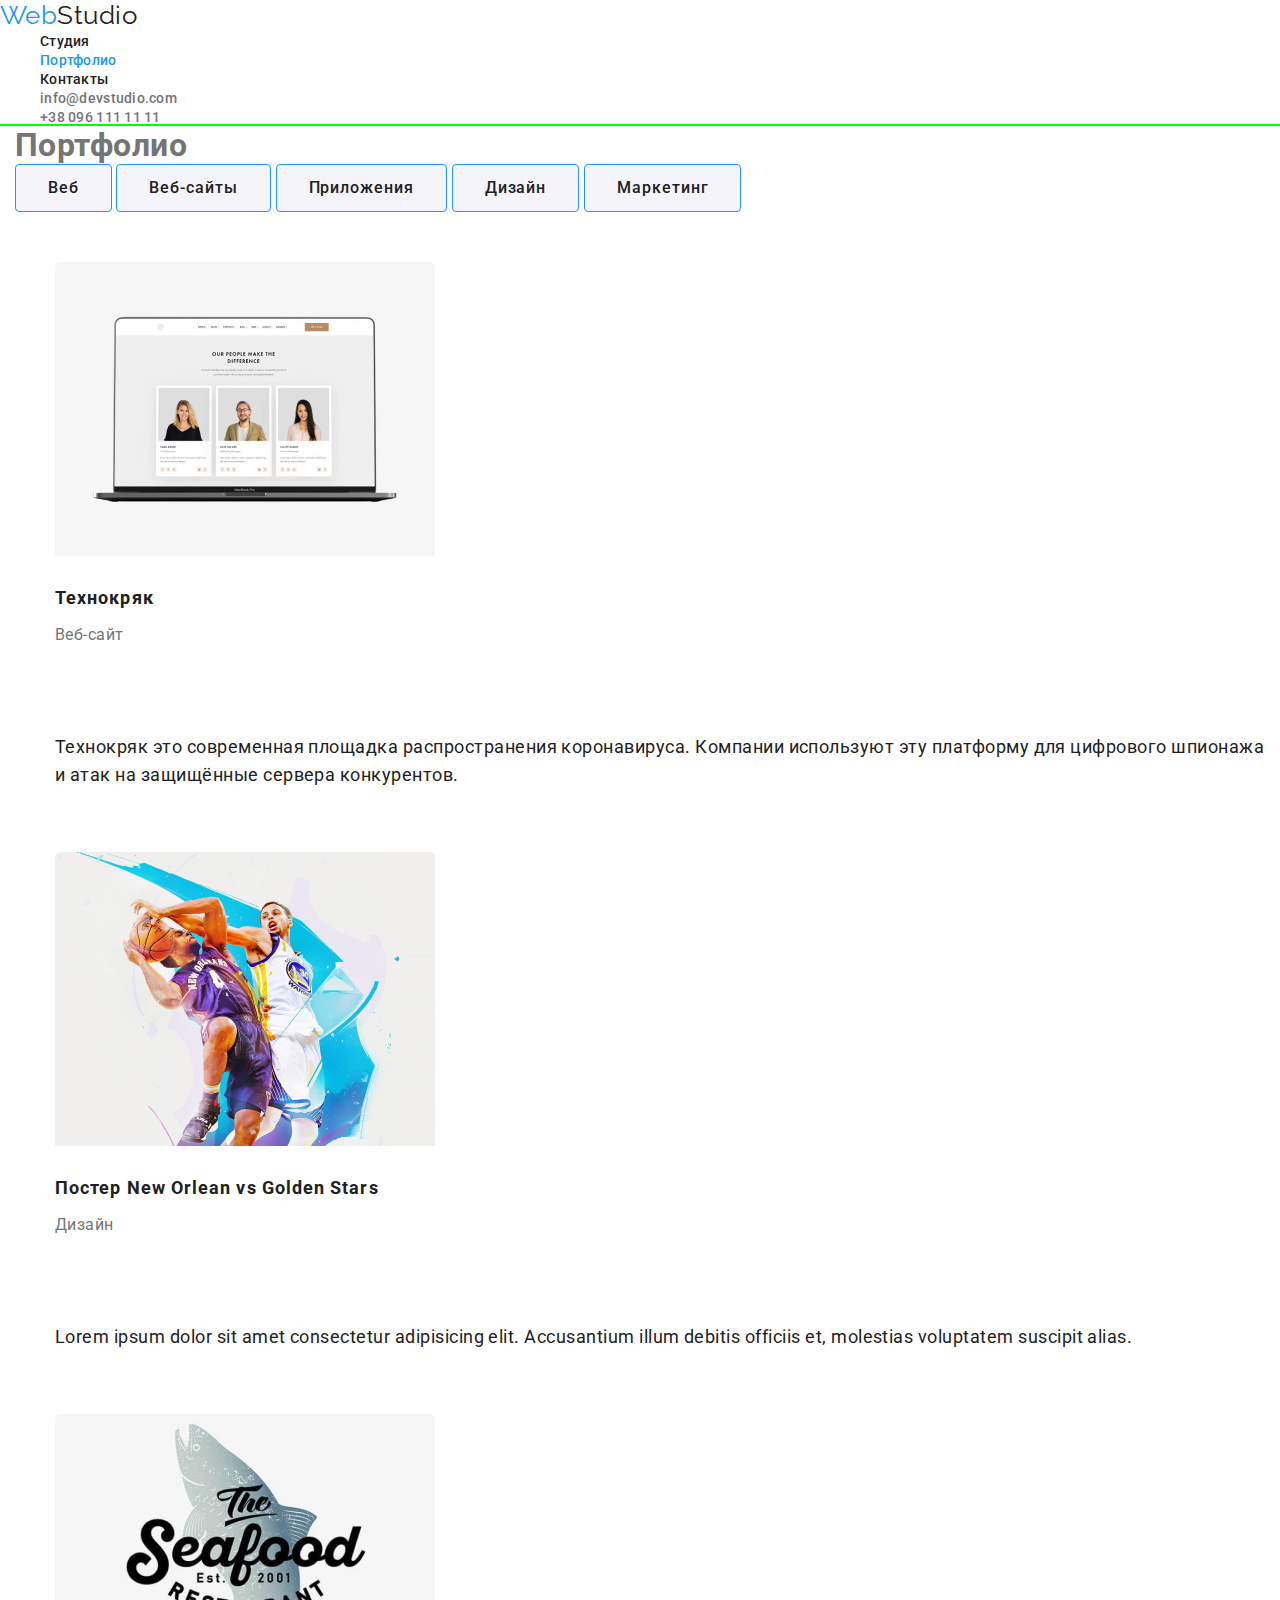
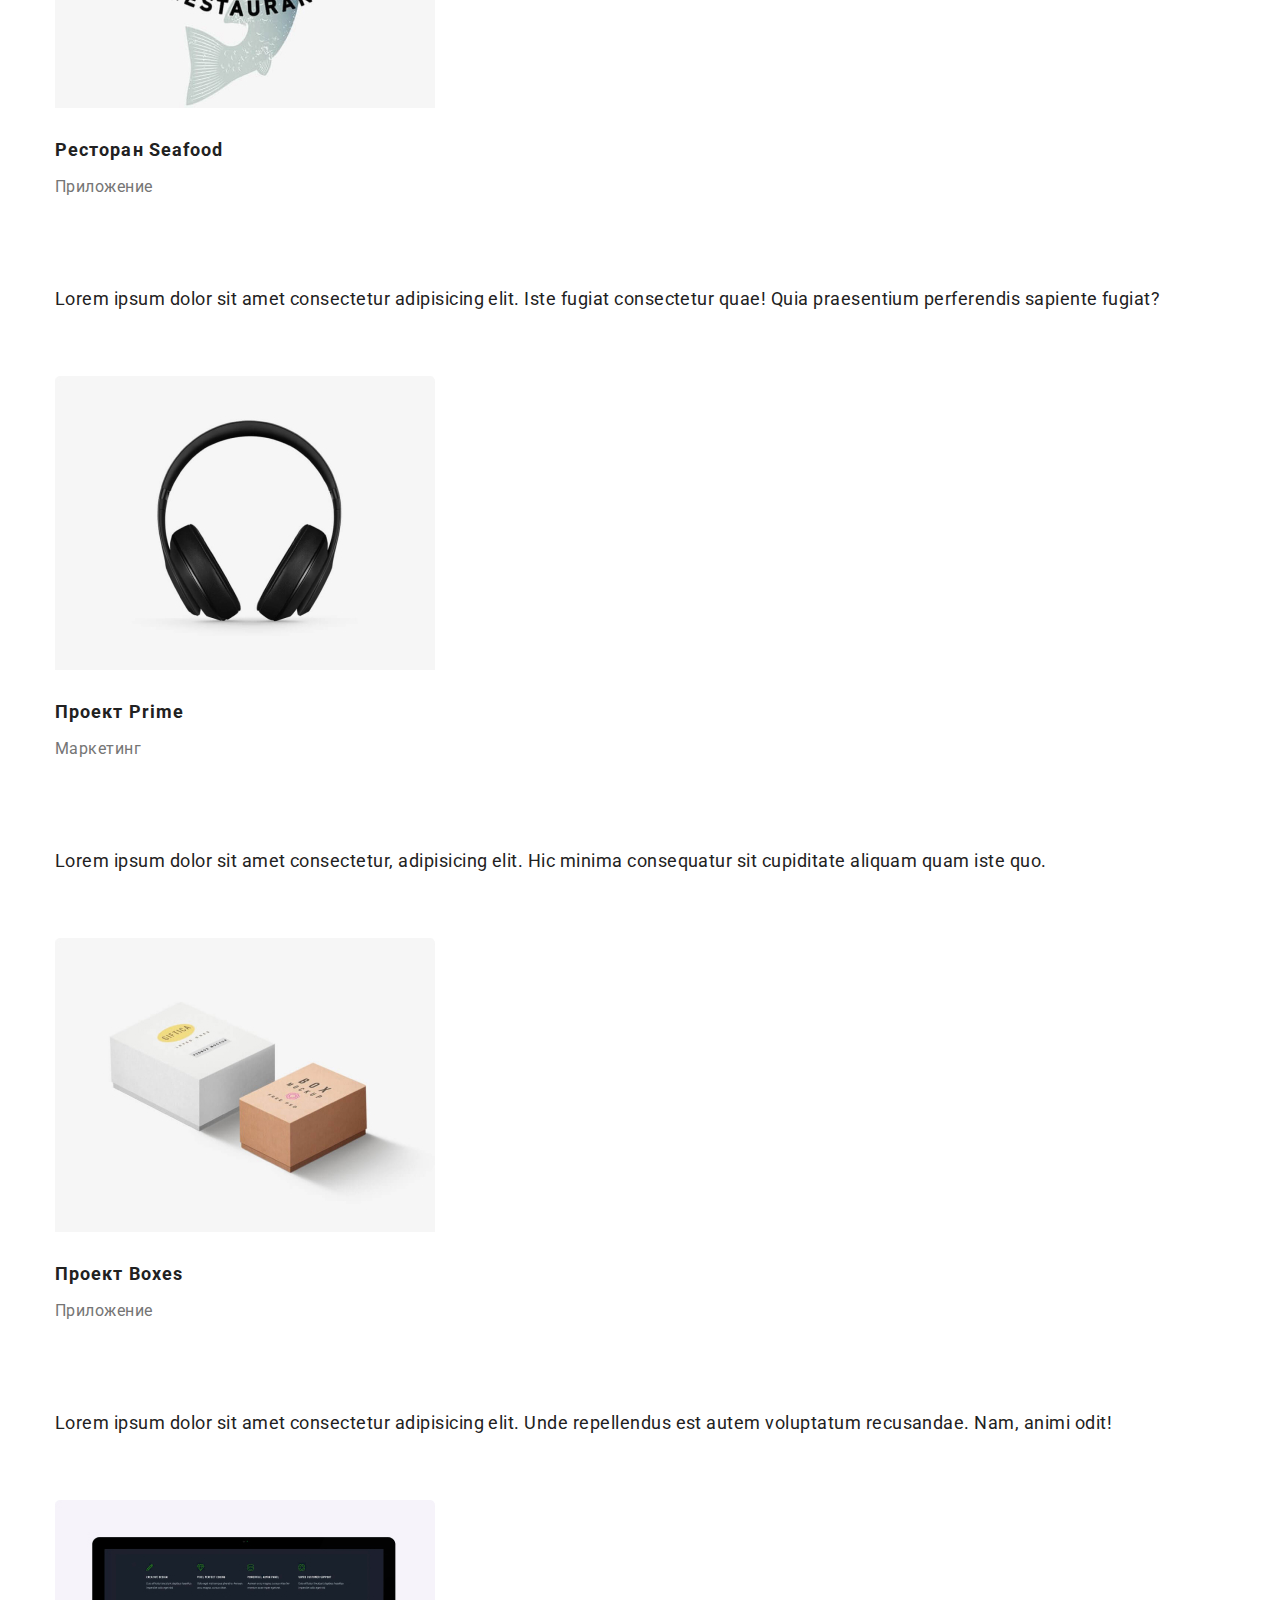
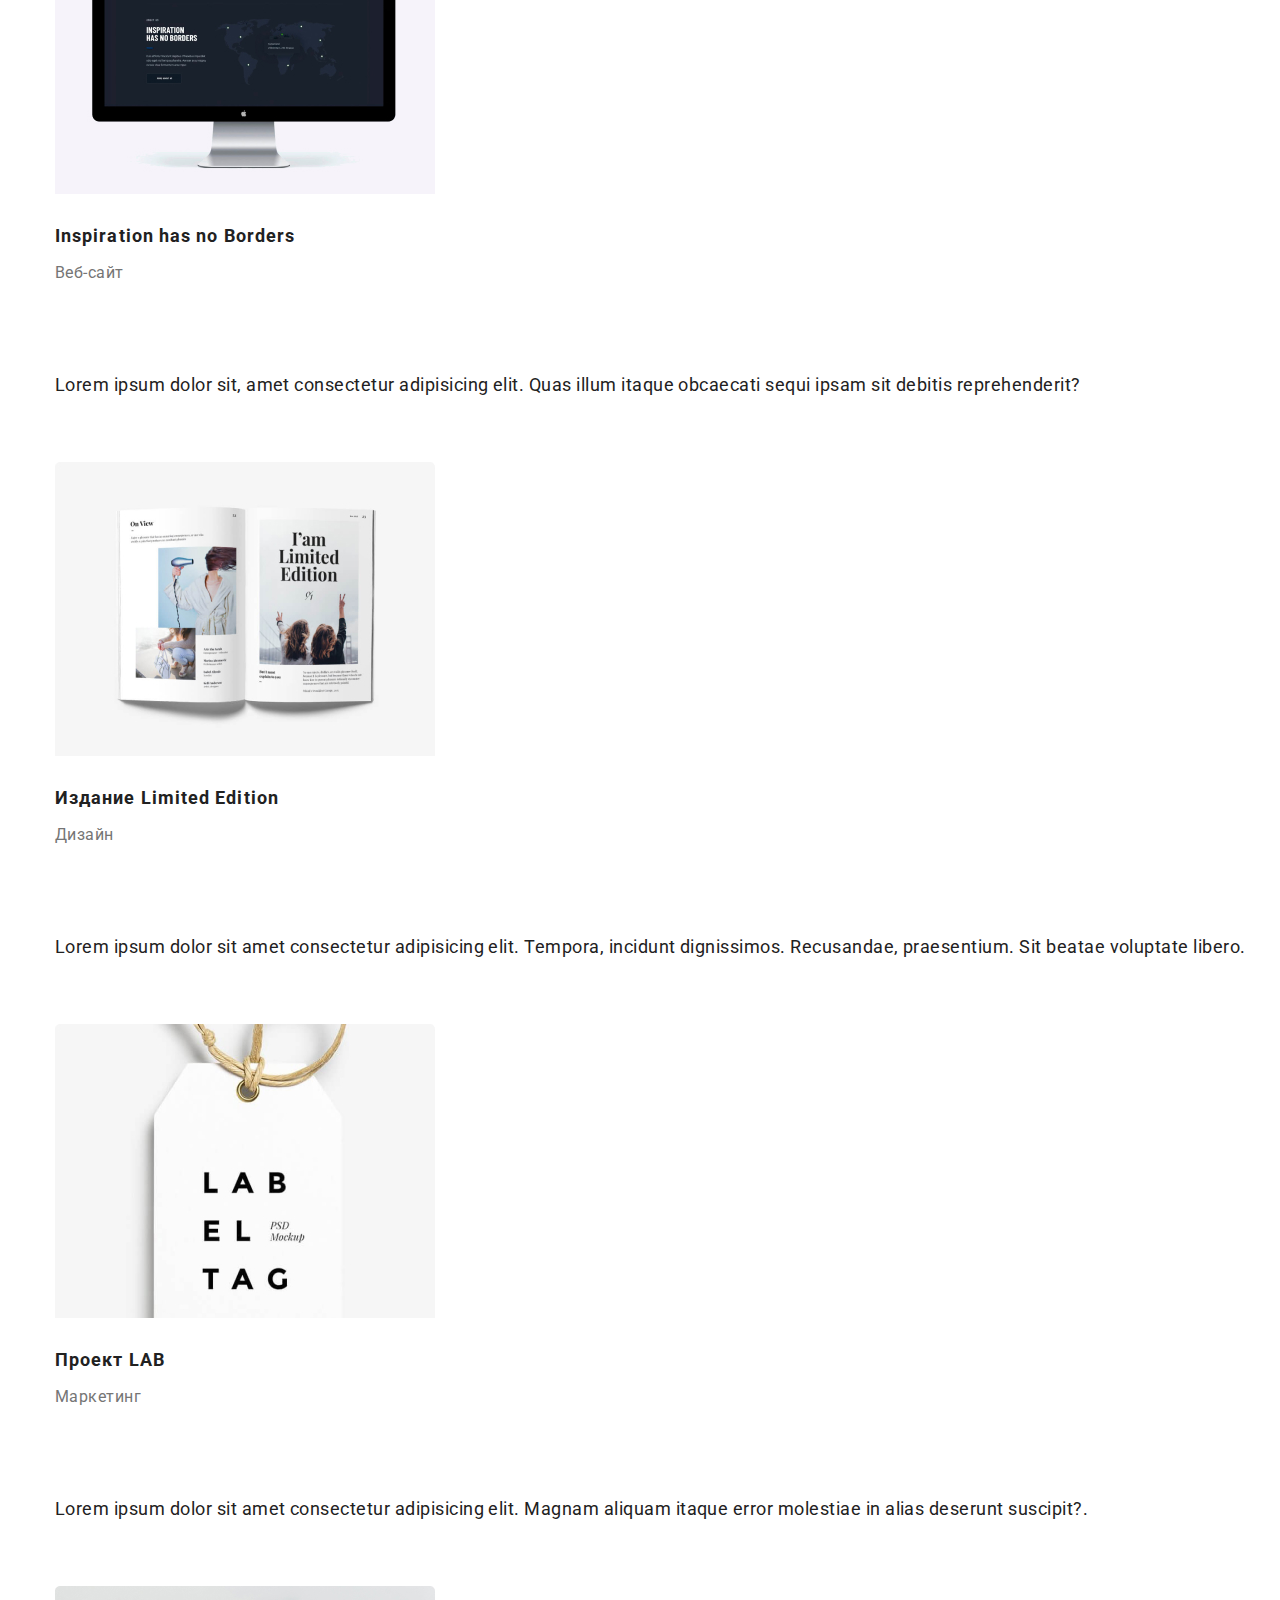
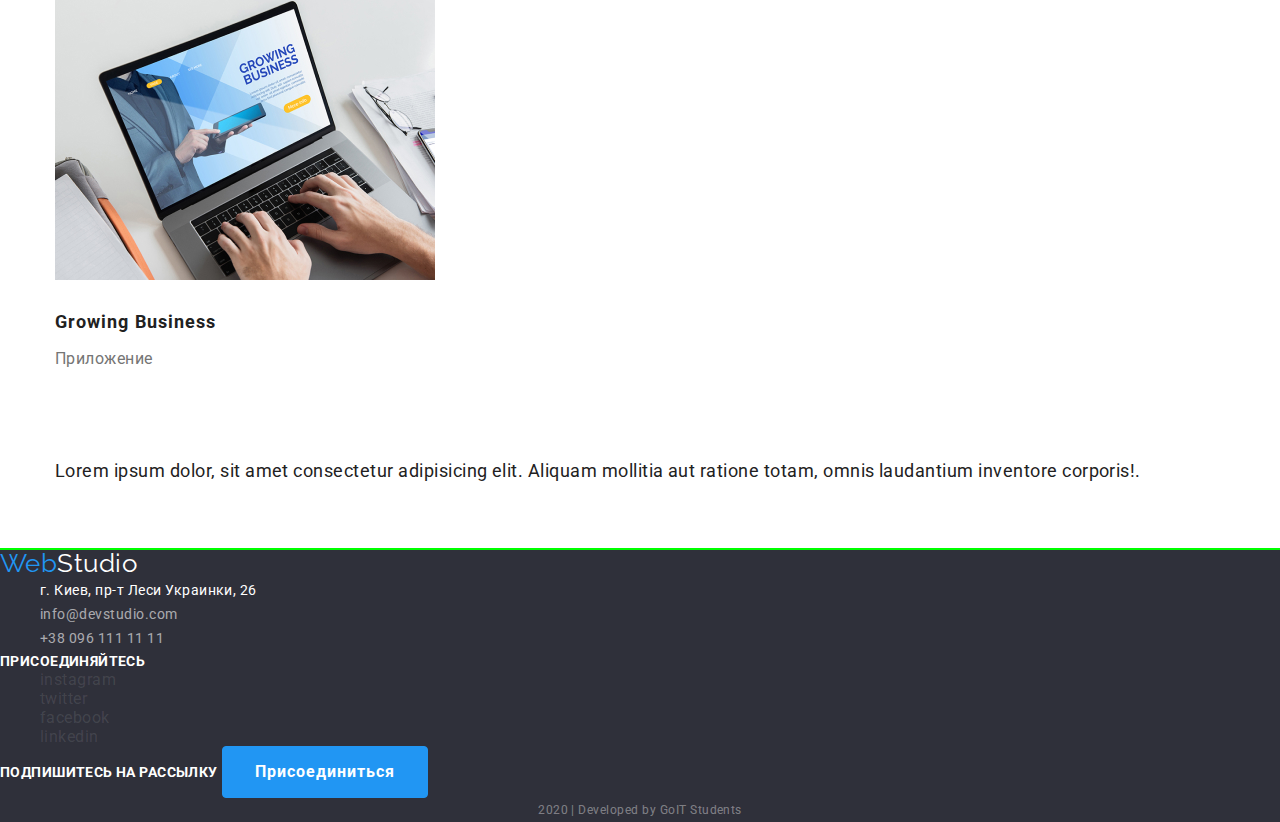
==== portfolio.html @ 6aab1367 "добваляет марджины и падинги" ====
<!DOCTYPE html>
<html lang="ru">

<head>
    <meta charset="UTF-8">
    <meta name="viewport" content="width=device-width, initial-scale=1.0">
    <title>Web Studio</title>
    <link
        href="https://fonts.googleapis.com/css2?family=Raleway:wght@700&family=Roboto:wght@400;500;700;900&display=swap"
        rel="stylesheet">
    <link rel="stylesheet" href="./css/styles.css">
    <link rel="icon" href="./images/Web_Studio.svg">
</head>

<body>

    <!-- шапка -->

    <header class="page-header">
        <nav>
            <a href="/" class="logo"><span>Web</span>Studio</a>
            <ul class="site-nav list">
                <li><a href="./index.html" class="link">Студия</a></li>
                <li><a href="./portfolio.html" class="link current">Портфолио</a></li>
                <li><a href="#" class="link">Контакты</a></li>
            </ul>
        </nav>
        <ul class="auth-nav list">
            <li><a href="mailto:info@devstudio.com" class="link">info@devstudio.com</a></li>
            <li><a href="tel:+380965566866" class="link">+38 096 111 11 11</a>
            </li>
        </ul>
    </header>
    <main>

        <!-- наши проекты (портфолио) -->

        <section class="portfolio">
            <div class="container">
                <h1 class="title">Портфолио</h1>
                <div class="selection">
                    <button class="button" type="button">Веб</button>
                    <button class="button" type="button">Веб-сайты</button>
                    <button class="button" type="button">Приложения</button>
                    <button class="button" type="button">Дизайн</button>
                    <button class="button" type="button">Маркетинг</button>
                </div>
                <ul class="portfolio-list">
                    <li>
                        <a href="#">
                            <img src="./images/technokryak.jpg" alt="" class="images" width="380" height="294">
                            <h2 class="portfolio-title">Технокряк</h2>
                            <p class="subject">Веб-сайт</p>
                            <p class="text">Технокряк это современная площадка распространения коронавируса. Компании
                                используют эту
                                платформу для цифрового
                                шпионажа и атак на защищённые сервера конкурентов.</p>
                        </a>
                    </li>
                    <li>
                        <a href="#">
                            <img src="./images/poster-new-orlean-vs-golden-stars.jpg" alt="" class="images" width="380"
                                height="294">
                            <h2 class="portfolio-title">Постер New Orlean vs Golden Stars</h2>
                            <p class="subject">Дизайн</p>
                            <p class="text">Lorem ipsum dolor sit amet consectetur adipisicing elit. Accusantium illum
                                debitis officiis
                                et, molestias voluptatem suscipit alias.</p>
                        </a>
                    </li>
                    <li><a href="#">
                            <img src="./images/restaurant-sea-food.jpg" alt="" class="images" width="380" height="294">
                            <h2 class="portfolio-title">Ресторан Seafood</h2>
                            <p class="subject">Приложение</p>
                            <p class="text">Lorem ipsum dolor sit amet consectetur adipisicing elit. Iste fugiat
                                consectetur
                                quae! Quia
                                praesentium perferendis sapiente fugiat?</p>
                        </a></li>
                    <li>
                        <a href="#">
                            <img src="./images/project-prime.jpg" alt="" class="images" width="380" height="294">
                            <h2 class="portfolio-title">Проект Prime</h2>
                            <p class="subject">Маркетинг</p>
                            <p class="text">Lorem ipsum dolor sit amet consectetur, adipisicing elit. Hic minima
                                consequatur
                                sit
                                cupiditate aliquam quam iste quo.</p>
                        </a>
                    </li>
                    <li>
                        <a href="#">
                            <img src="./images/project-boxes.jpg" alt="" class="images" width="380" height="294">
                            <h2 class="portfolio-title">Проект Boxes</h2>
                            <p class="subject">Приложение</p>
                            <p class="text">Lorem ipsum dolor sit amet consectetur adipisicing elit. Unde repellendus
                                est
                                autem
                                voluptatum recusandae. Nam, animi odit!</p>
                        </a>
                    </li>
                    <li>
                        <a href="#">
                            <img src="./images/inspiration-has-no-borders.jpg" alt="" class="images" width="380"
                                height="294">
                            <h2 class="portfolio-title">Inspiration has no Borders</h2>
                            <p class="subject">Веб-сайт</p>
                            <p class="text">Lorem ipsum dolor sit, amet consectetur adipisicing elit. Quas illum itaque
                                obcaecati sequi
                                ipsam sit debitis reprehenderit?</p>
                        </a>
                    </li>
                    <li>
                        <a href="#">
                            <img src="./images/publication-limited-edition.jpg" alt="" class="images" width="380"
                                height="294">
                            <h2 class="portfolio-title">Издание Limited Edition</h2>
                            <p class="subject">Дизайн</p>
                            <p class="text">Lorem ipsum dolor sit amet consectetur adipisicing elit. Tempora, incidunt
                                dignissimos.
                                Recusandae, praesentium. Sit beatae voluptate libero.</p>
                        </a>
                    </li>
                    <li>
                        <a href="#">
                            <img src="./images/project-lab.jpg" alt="" class="images" width="380" height="294">
                            <h2 class="portfolio-title">Проект LAB</h2>
                            <p class="subject">Маркетинг</p>
                            <p class="text">Lorem ipsum dolor sit amet consectetur adipisicing elit. Magnam aliquam
                                itaque
                                error
                                molestiae in alias deserunt suscipit?.</p>
                        </a>
                    </li>
                    <li>
                        <a href="#">
                            <img src="./images/growing-business.jpg" alt="" class="images" width="380" height="294">
                            <h2 class="portfolio-title">Growing Business</h2>
                            <p class="subject">Приложение</p>
                            <p class="text">Lorem ipsum dolor, sit amet consectetur adipisicing elit. Aliquam mollitia
                                aut
                                ratione totam,
                                omnis laudantium inventore corporis!.</p>
                        </a>
                    </li>
                </ul>

            </div>
        </section>
    </main>
    <footer>
        <div>
            <div>
                <a href="/" class="logo"><span>Web</span>Studio</a>
                <address>
                    <ul class="list">
                        <li>г. Киев, пр-т Леси Украинки, 26</li>
                        <li><a href="mailto:info@devstudio.com" class="contacts">info@devstudio.com</a></li>
                        <li><a href="tel:+380965566866" class="contacts">+38 096 111 11 11</a></li>
                    </ul>
                </address>
            </div>
            <div>
                <b class="title">присоединяйтесь</b>
                <ul class="list">
                    <li><a href="#" aria-label="ссылка на instagram" class="icon">instagram</a></li>
                    <li><a href="#" aria-label="ссылка на twitter" class="icon">twitter</a></li>
                    <li><a href="#" aria-label="ссылка на facebook" class="icon">facebook</a></li>
                    <li><a href="#" aria-label="ссылка на linkedin" class="icon">linkedin</a></li>
                </ul>
            </div>
            <div>
                <b class="title">Подпишитесь на рассылку</b>
                <button class="button">Присоединиться</button>
            </div>
        </div>
        <div>
            <p class="text">2020 | Developed by GoIT Students</p>
        </div>

    </footer>
</body>

</html>
---- css/styles.css ----
/* цвет основного текста #757575 */
/* вторичный цвет текста #212121 */
/* белый #ffffff */
/* цвет акцента #2196F3 */
/* цвет подложки в занятости rgba(47, 48, 58, 0.8) */
/* цвет логотипов #AFB1B8; */
/* цвет бекграунда под фото #F5F4FA; */
/* цвет футора #2F303A; */
/* цвет контактов в футоре rgba(255, 255, 255, 0.6); */
/* цвет иконок соцсетей в футоре rgba(255, 255, 255, 0.1); */
/* цвет надписи создателей сайта rgba(255, 255, 255, 0.4); */



:root {
    --primarli-text-color: #757575;
    --title-text-color: #212121;
    --accent-color: #2196F3;
    --primarly-white-color: #ffffff;
    --busyness-bg: rgba(47, 48, 58, 0.8);
    --logo-color: #AFB1B8;
    --back-graund-developers-color: #F5F4FA;
    --footer-color: #2F303A;
    --contacts-color: rgba(255, 255, 255, 0.6);
    --social-icon-color: rgba(255, 255, 255, 0.1);
    --developers-text-color: rgba(255, 255, 255, 0.4);

}

body {
    margin: 0;
    background-color: var(--primarly-white-color);
    color: var(--primarli-text-color);
    font-family: Roboto, sans-serif;
    letter-spacing: 0.03em;
}

.container {
    width: 1230;
    padding-left: 15px;
    padding-right: 15px;
    outline: 2px solid lime;
}
li {
    list-style: none;
}

ul {
    margin-top: 0;
    margin-bottom: 0;
}

.logo {
    color: var(--title-text-color);
    font-family: Raleway;
    font-size: 26px;
    line-height: 1.2;
    text-decoration: none;
}

.logo > span {
color: var(--accent-color);
}

footer .logo {
    color: var(--primarly-white-color);
}

/* site-nav */

.site-nav .link {
    color: var(--title-text-color);
    font-weight: 500;
    font-size: 14px;
    line-height: 1.14;
    letter-spacing: 0.02em;
    text-decoration: none;
}
.site-nav .link:hover, 
.site-nav .link:focus
{
color: var(--accent-color);
}

.site-nav .link.current {
    color: var(--accent-color);
}

/* auth-nav */

.auth-nav .link {
    color: var(--primarli-text-color);
    font-weight: 500;
    font-size: 14px;
    line-height: 1.14;
    letter-spacing: 0.02em;
    text-decoration: none; 
}
.auth-nav a:hover {
    color: var(--accent-color);
}


/* герой */

.hero {
    text-align: center;
}

.hero .hero-title{
    margin-top: 0;
    margin-bottom: 46px;

    color: var(--primarly-white-color);
    background-color: var(--accent-color);
    font-weight: 900;
    font-size: 44px;
    line-height: 1.36;
    text-align: center;
    letter-spacing: 0.06em;
    text-transform: uppercase;
}

.button {
    color: var(--primarly-white-color);
    background-color: var(--accent-color);
    font-family: inherit; 
    font-weight: bold;
    font-size: 16px;
    line-height: 1.88;
    align-items: center;
    text-align: center;
    letter-spacing: 0.06em;
    text-decoration: none; 
    
    display: inline-block;
    padding: 10px 32px;
    border: 1px solid var(--accent-color);
    border-radius: 4px;
}

.button:hover,
.button:focus {
    color: var(--accent-color);
    background-color: var(--primarly-white-color);
    border: 1px solid var(--accent-color);
    
}
/* секция */

.section-advantages .images{
    margin-bottom: 30px;
}

.section-advantages .section-title {
    margin-top: 0;
    margin-bottom: 50px;

    color: var(--title-text-color);
    font-weight: bold;
    font-size: 36px;
    line-height: 1.17;
    text-align: center;
}

.section-advantages .title {
    margin-top: 0;
    margin-bottom: 10px;

    color: var(--title-text-color);
    font-weight: bold;
    font-size: 14px;
    line-height: 1.14;
    text-transform: uppercase;
}
    
.advantages-list p {
    margin-top: 0;
    margin-bottom: 0;

    font-size: 14px;
    line-height: 1.71;
}


/* список преимуществ */

.section-advantages .container{
    padding-top: 0;
    padding-bottom: 0;
}

.advantages-list .images:hover {
    background-color: var(--accent-color);
    padding: 25px 106.24px;

}
/* чем мы занимаемся*/


.section .container{
    padding-top: 94px;
    padding-bottom: 94px;
}
.list .title {
    margin-top: 0;
    margin-bottom: 0;
    padding-top: 27px;
    padding-bottom: 27px;

    color:  var(--primarly-white-color);
    background-color: rgba(47, 48, 58, 0.8);
    font-weight: bold;
    font-size: 14px;
    line-height: 1.14;
    text-align: center;
    text-transform: uppercase;
}

/* разработчики */

.developers {
    background-color: var(--back-graund-developers-color);
}

.section .subject {
    margin-top: 0;
    margin-bottom: 10px;

    color: var(--title-text-color);
    font-weight: 500;
    font-size: 16px;
    line-height: 1.19;
    text-align: center;
}

.section p {
    margin-top: 0;
    margin-bottom: 16px;

    font-size: 16px;
    line-height: 1.19;
    text-align: center;
}

section .icon {
    color: var(--logo-color);
    text-decoration: none; 
    }
.icon:hover {
    color: var(--accent-color);
}

/* наши клиенты */



/* футор */

footer {
    background-color: var(--footer-color);
}

address {
    color: var(--primarly-white-color);
    font-style: inherit;
    font-size: 14px;
    line-height: 1.71;
    text-decoration: none; 
}

.contacts {
    color: var(--contacts-color);
    font-size: 14px;
    line-height: 1.71;
    text-decoration: none
}

.contacts:hover {
    color: var(--accent-color);
}

footer .title {
    color: var(--primarly-white-color);
    font-weight: bold;
    font-size: 14px;
    line-height: 1.17;
    letter-spacing: 0.03em;
    text-transform: uppercase;
}


footer .icon {
    color: var( --social-icon-color);
    text-decoration: none;
    }

footer .text {
    margin-top: 0;
    margin-bottom: 0;

    color: var(--developers-text-color);
    font-size: 12px;
    line-height: 2;
    text-align: center;
}







/* страница портфолио */

.portfolio .title{
    margin-top: 0;
    margin-bottom: 0;
}
.portfolio .button {
    color: var(--title-text-color);
    background-color: var(--back-graund-developers-color);
    font-weight: 500;
    font-size: 16px;
    line-height: 1.62;
    text-align: center; 
}

.portfolio .button:hover,
.portfolio .button:focus {
    color: var(--primarly-white-color);
    background-color:var(--accent-color);
}

.selection{
    margin-bottom: 50px;
   }

.portfolio-list a {
    text-decoration: none;
}

.portfolio-list .images {
    margin-bottom: 20px;
}
.portfolio-title {
    margin-top: 0;
    margin-bottom: 4px;

    color: var(--title-text-color);
    font-weight: bold;
    font-size: 18px;
    line-height: 2;
    letter-spacing: 0.06em;
    }

.portfolio .subject {
    margin-top: 0;
    margin-bottom: 20px;

    color: var(--primarli-text-color);
    font-size: 16px;
    line-height: 1.87;
}
    
.portfolio .text {
    margin-top: 0;
    margin-bottom: 0;
    padding-top: 63px;
    padding-bottom: 63px;

    color: var(--title-text-color);
    font-size: 18px;
    line-height: 1.56;
}

.portfolio .text:hover {
    color: var(--primarly-white-color);
    background-color: var(--accent-color);
}
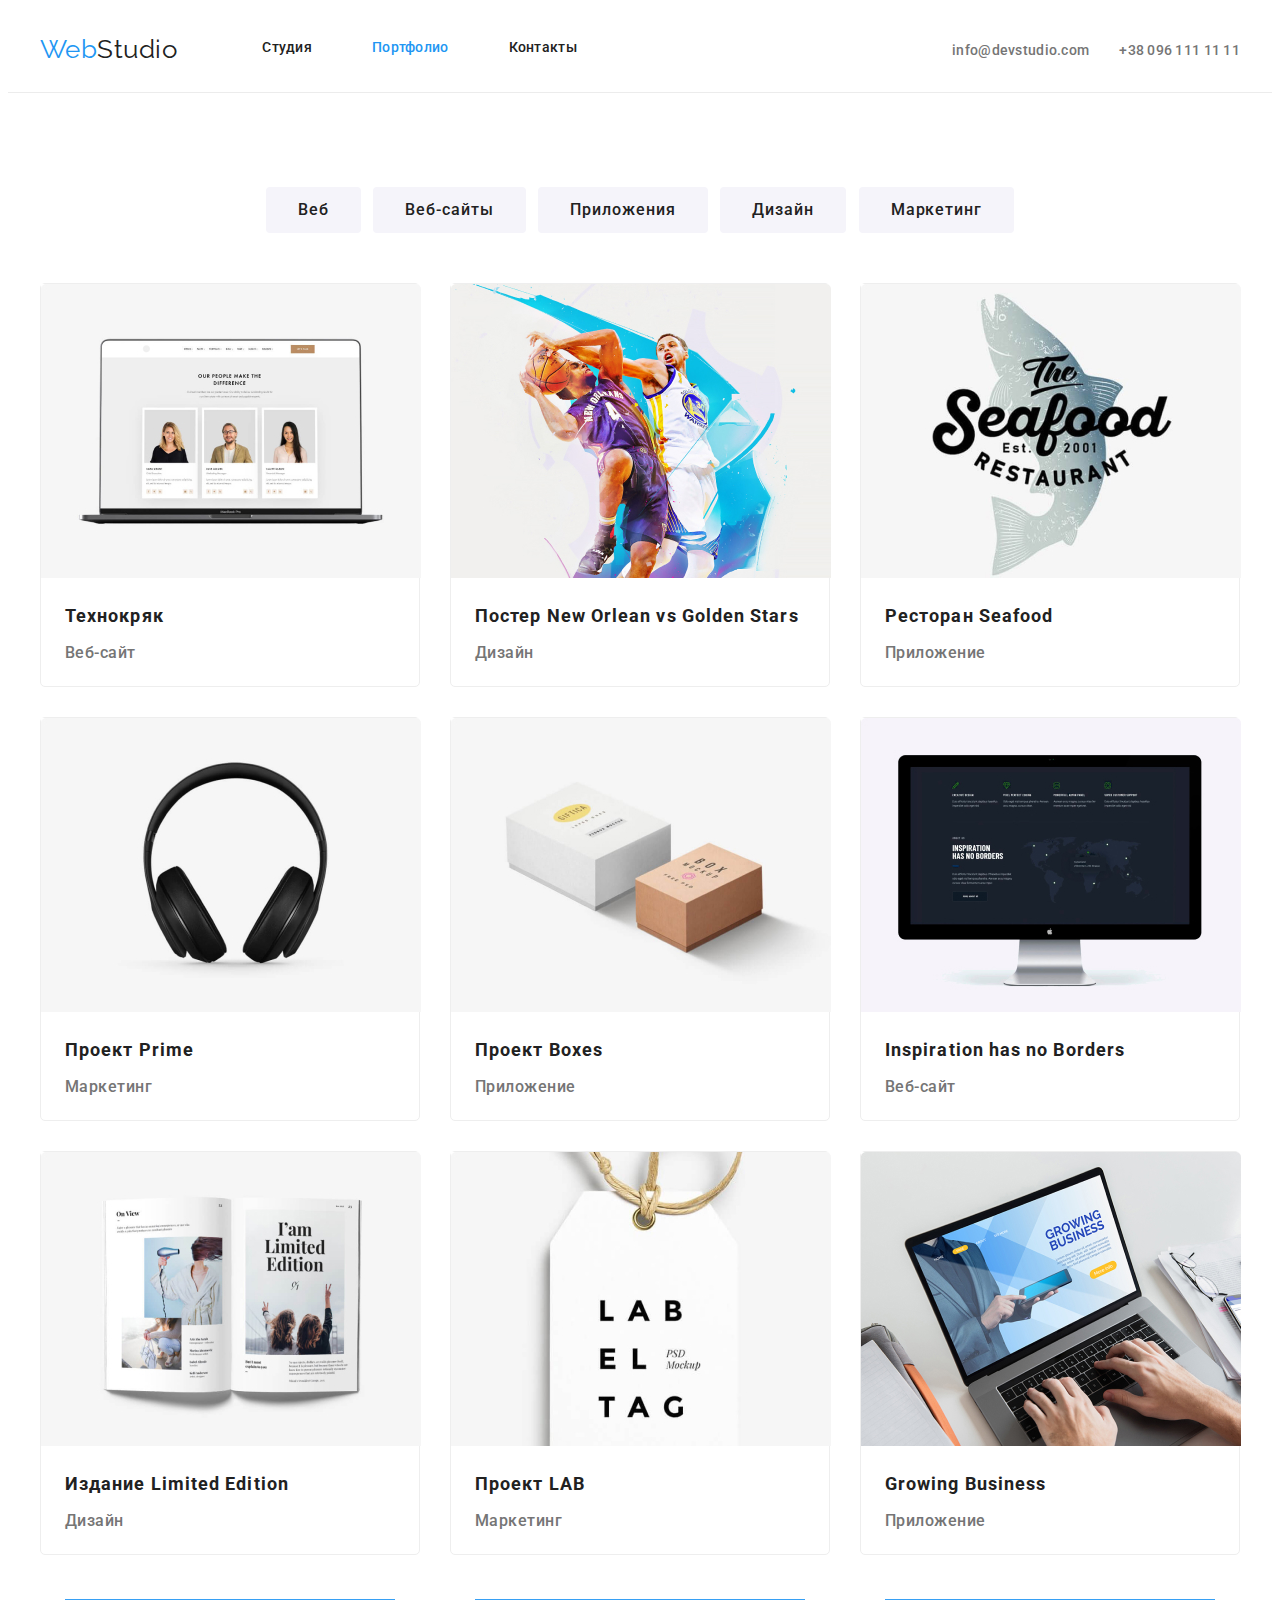
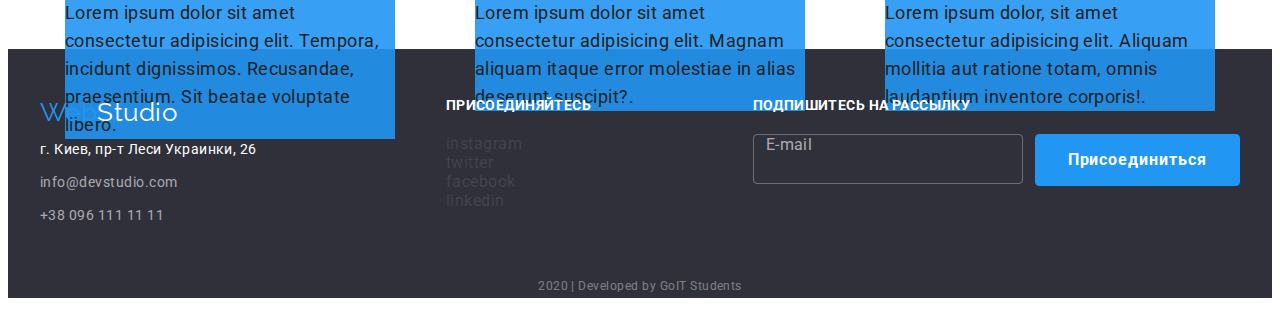
==== commit cef667b7: "Добавляет стили позиционирования" ====
--- a/portfolio.html
+++ b/portfolio.html
@@ -17,27 +17,29 @@
     <!-- шапка -->
 
     <header class="page-header">
-        <nav>
-            <a href="/" class="logo"><span>Web</span>Studio</a>
-            <ul class="site-nav list">
-                <li><a href="./index.html" class="link">Студия</a></li>
-                <li><a href="./portfolio.html" class="link current">Портфолио</a></li>
-                <li><a href="#" class="link">Контакты</a></li>
+        <div class="container main-nav">
+            <nav class="nav">
+                <a href="/" class="logo"><span>Web</span>Studio</a>
+                <ul class="site-nav list">
+                    <li class="item"><a href="./index.html" class="link">Студия</a></li>
+                    <li class="item"><a href="./portfolio.html" class="link current">Портфолио</a></li>
+                    <li class="item"><a href="#" class="link">Контакты</a></li>
+                </ul>
+            </nav>
+            <ul class="cont-nav list">
+                <li class="item"><a href="mailto:info@devstudio.com" class="link">info@devstudio.com</a></li>
+                <li class="item"><a href="tel:+380965566866" class="link">+38 096 111 11 11</a>
+                </li>
             </ul>
-        </nav>
-        <ul class="auth-nav list">
-            <li><a href="mailto:info@devstudio.com" class="link">info@devstudio.com</a></li>
-            <li><a href="tel:+380965566866" class="link">+38 096 111 11 11</a>
-            </li>
-        </ul>
+        </div>
     </header>
     <main>
 
         <!-- наши проекты (портфолио) -->
 
-        <section class="portfolio">
+        <section class="section portfolio">
             <div class="container">
-                <h1 class="title">Портфолио</h1>
+                <h1 class="title is-hidden">Портфолио</h1>
                 <div class="selection">
                     <button class="button" type="button">Веб</button>
                     <button class="button" type="button">Веб-сайты</button>
@@ -46,122 +48,133 @@
                     <button class="button" type="button">Маркетинг</button>
                 </div>
                 <ul class="portfolio-list">
-                    <li>
-                        <a href="#">
-                            <img src="./images/technokryak.jpg" alt="" class="images" width="380" height="294">
+                    <li class="portfolio-element">
+                        <a href="#">
+                            <img src="./images/technokryak.jpg" alt="" class="img" width="380" height="294">
                             <h2 class="portfolio-title">Технокряк</h2>
                             <p class="subject">Веб-сайт</p>
-                            <p class="text">Технокряк это современная площадка распространения коронавируса. Компании
+                            <p class="text-hover">Технокряк это современная площадка распространения
+                                коронавируса.
+                                Компании
                                 используют эту
                                 платформу для цифрового
                                 шпионажа и атак на защищённые сервера конкурентов.</p>
                         </a>
                     </li>
-                    <li>
-                        <a href="#">
-                            <img src="./images/poster-new-orlean-vs-golden-stars.jpg" alt="" class="images" width="380"
+                    <li class="portfolio-element">
+                        <a href="#">
+                            <img src="./images/poster-new-orlean-vs-golden-stars.jpg" alt="" class="img" width="380"
                                 height="294">
                             <h2 class="portfolio-title">Постер New Orlean vs Golden Stars</h2>
                             <p class="subject">Дизайн</p>
-                            <p class="text">Lorem ipsum dolor sit amet consectetur adipisicing elit. Accusantium illum
+                            <p class="text-hover">Lorem ipsum dolor sit amet consectetur adipisicing elit.
+                                Accusantium
+                                illum
                                 debitis officiis
                                 et, molestias voluptatem suscipit alias.</p>
                         </a>
                     </li>
-                    <li><a href="#">
-                            <img src="./images/restaurant-sea-food.jpg" alt="" class="images" width="380" height="294">
+                    <li class="portfolio-element"><a href="#">
+                            <img src="./images/restaurant-sea-food.jpg" alt="" class="img" width="380" height="294">
                             <h2 class="portfolio-title">Ресторан Seafood</h2>
                             <p class="subject">Приложение</p>
-                            <p class="text">Lorem ipsum dolor sit amet consectetur adipisicing elit. Iste fugiat
+                            <p class="text-hover">Lorem ipsum dolor sit amet consectetur adipisicing elit. Iste fugiat
                                 consectetur
                                 quae! Quia
                                 praesentium perferendis sapiente fugiat?</p>
                         </a></li>
-                    <li>
-                        <a href="#">
-                            <img src="./images/project-prime.jpg" alt="" class="images" width="380" height="294">
+                    <li class="portfolio-element">
+                        <a href="#">
+                            <img src="./images/project-prime.jpg" alt="" class="img" width="380" height="294">
                             <h2 class="portfolio-title">Проект Prime</h2>
                             <p class="subject">Маркетинг</p>
-                            <p class="text">Lorem ipsum dolor sit amet consectetur, adipisicing elit. Hic minima
+                            <p class="text-hover">Lorem ipsum dolor sit amet consectetur, adipisicing elit. Hic minima
                                 consequatur
                                 sit
                                 cupiditate aliquam quam iste quo.</p>
                         </a>
                     </li>
-                    <li>
-                        <a href="#">
-                            <img src="./images/project-boxes.jpg" alt="" class="images" width="380" height="294">
+                    <li class="portfolio-element">
+                        <a href="#">
+                            <img src="./images/project-boxes.jpg" alt="" class="img" width="380" height="294">
                             <h2 class="portfolio-title">Проект Boxes</h2>
                             <p class="subject">Приложение</p>
-                            <p class="text">Lorem ipsum dolor sit amet consectetur adipisicing elit. Unde repellendus
+                            <p class="text-hover">Lorem ipsum dolor sit amet consectetur adipisicing elit. Unde
+                                repellendus
                                 est
                                 autem
                                 voluptatum recusandae. Nam, animi odit!</p>
                         </a>
                     </li>
-                    <li>
-                        <a href="#">
-                            <img src="./images/inspiration-has-no-borders.jpg" alt="" class="images" width="380"
+                    <li class="portfolio-element">
+                        <a href="#">
+                            <img src="./images/inspiration-has-no-borders.jpg" alt="" class="img" width="380"
                                 height="294">
                             <h2 class="portfolio-title">Inspiration has no Borders</h2>
                             <p class="subject">Веб-сайт</p>
-                            <p class="text">Lorem ipsum dolor sit, amet consectetur adipisicing elit. Quas illum itaque
+                            <p class="text-hover">Lorem ipsum dolor sit, amet consectetur adipisicing elit. Quas illum
+                                itaque
                                 obcaecati sequi
                                 ipsam sit debitis reprehenderit?</p>
                         </a>
                     </li>
-                    <li>
-                        <a href="#">
-                            <img src="./images/publication-limited-edition.jpg" alt="" class="images" width="380"
+                    <li class="portfolio-element">
+                        <a href="#">
+                            <img src="./images/publication-limited-edition.jpg" alt="" class="img" width="380"
                                 height="294">
                             <h2 class="portfolio-title">Издание Limited Edition</h2>
                             <p class="subject">Дизайн</p>
-                            <p class="text">Lorem ipsum dolor sit amet consectetur adipisicing elit. Tempora, incidunt
+                            <p class="text-hover">Lorem ipsum dolor sit amet consectetur adipisicing elit. Tempora,
+                                incidunt
                                 dignissimos.
                                 Recusandae, praesentium. Sit beatae voluptate libero.</p>
                         </a>
                     </li>
-                    <li>
-                        <a href="#">
-                            <img src="./images/project-lab.jpg" alt="" class="images" width="380" height="294">
+                    <li class="portfolio-element">
+                        <a href="#">
+                            <img src="./images/project-lab.jpg" alt="" class="img" width="380" height="294">
                             <h2 class="portfolio-title">Проект LAB</h2>
                             <p class="subject">Маркетинг</p>
-                            <p class="text">Lorem ipsum dolor sit amet consectetur adipisicing elit. Magnam aliquam
+                            <p class="text-hover">Lorem ipsum dolor sit amet consectetur adipisicing elit. Magnam
+                                aliquam
                                 itaque
                                 error
                                 molestiae in alias deserunt suscipit?.</p>
                         </a>
                     </li>
-                    <li>
-                        <a href="#">
-                            <img src="./images/growing-business.jpg" alt="" class="images" width="380" height="294">
+                    <li class="portfolio-element">
+                        <a href="#">
+                            <img src="./images/growing-business.jpg" alt="" class="img" width="380" height="294">
                             <h2 class="portfolio-title">Growing Business</h2>
                             <p class="subject">Приложение</p>
-                            <p class="text">Lorem ipsum dolor, sit amet consectetur adipisicing elit. Aliquam mollitia
+                            <p class="text-hover">Lorem ipsum dolor, sit amet consectetur adipisicing elit.
+                                Aliquam
+                                mollitia
                                 aut
                                 ratione totam,
                                 omnis laudantium inventore corporis!.</p>
                         </a>
                     </li>
                 </ul>
-
             </div>
         </section>
     </main>
     <footer>
-        <div>
-            <div>
+        <div class="footer-container">
+            <div class="address-information">
                 <a href="/" class="logo"><span>Web</span>Studio</a>
-                <address>
+                <address class="address">
                     <ul class="list">
-                        <li>г. Киев, пр-т Леси Украинки, 26</li>
-                        <li><a href="mailto:info@devstudio.com" class="contacts">info@devstudio.com</a></li>
-                        <li><a href="tel:+380965566866" class="contacts">+38 096 111 11 11</a></li>
+                        <li class="address-elements">г. Киев, пр-т Леси Украинки, 26</li>
+                        <li class="address-elements"><a href="mailto:info@devstudio.com"
+                                class="contacts">info@devstudio.com</a></li>
+                        <li class="address-elements"><a href="tel:+380965566866" class="contacts">+38 096 111 11 11</a>
+                        </li>
                     </ul>
                 </address>
             </div>
-            <div>
-                <b class="title">присоединяйтесь</b>
+            <div class="connect">
+                <b class="footer-title">присоединяйтесь</b>
                 <ul class="list">
                     <li><a href="#" aria-label="ссылка на instagram" class="icon">instagram</a></li>
                     <li><a href="#" aria-label="ссылка на twitter" class="icon">twitter</a></li>
@@ -169,13 +182,16 @@
                     <li><a href="#" aria-label="ссылка на linkedin" class="icon">linkedin</a></li>
                 </ul>
             </div>
-            <div>
-                <b class="title">Подпишитесь на рассылку</b>
-                <button class="button">Присоединиться</button>
+            <div class="subscribe">
+                <b class="footer-title">Подпишитесь на рассылку</b>
+                <div class="e-mail">
+                    <p class="e-color">E-mail</p>
+                    <button class="button">Присоединиться</button>
+                </div>
             </div>
         </div>
         <div>
-            <p class="text">2020 | Developed by GoIT Students</p>
+            <p class="copiright-text">2020 | Developed by GoIT Students</p>
         </div>
 
     </footer>
--- a/css/styles.css
+++ b/css/styles.css
@@ -9,7 +9,14 @@
 /* цвет контактов в футоре rgba(255, 255, 255, 0.6); */
 /* цвет иконок соцсетей в футоре rgba(255, 255, 255, 0.1); */
 /* цвет надписи создателей сайта rgba(255, 255, 255, 0.4); */
-
+/* цвет  рамки для ввода имейла rgba(255, 255, 255, 0.3); */
+html {
+  box-sizing: border-box;
+}
+*,
+*::before,
+*::after {
+  box-sizing: inherit;}
 
 
 :root {
@@ -24,33 +31,88 @@
     --contacts-color: rgba(255, 255, 255, 0.6);
     --social-icon-color: rgba(255, 255, 255, 0.1);
     --developers-text-color: rgba(255, 255, 255, 0.4);
+    --email-border-color: rgba(255, 255, 255, 0.3);
 
 }
 
 body {
-    margin: 0;
     background-color: var(--primarly-white-color);
     color: var(--primarli-text-color);
     font-family: Roboto, sans-serif;
     letter-spacing: 0.03em;
 }
 
-.container {
-    width: 1230;
+/* Утиилиты */
+
+.is-hidden {
+  display: none;
+}
+
+.img {
+    display: block;
+}
+.button {
+   display: block; 
+}
+
+.container, .container-busyness{
+    width: 1230px;
     padding-left: 15px;
     padding-right: 15px;
-    outline: 2px solid lime;
-}
+    box-sizing: border-box;
+    margin-left: auto;
+    margin-right: auto;
+}
+
+
+.container .list {
+    display: flex;
+    justify-content: space-between;
+}
+
+/* секция */   
+
+
+.section .container{
+    padding-top: 94px;
+    padding-bottom: 94px;
+    }
+
+.section .section-title {
+    margin-top: 0;
+    margin-bottom: 50px;
+
+    color: var(--title-text-color);
+    font-weight: bold;
+    font-size: 36px;
+    line-height: 1.17;
+    text-align: center;
+}
+
+.section .title {
+    margin-top: 0;
+    margin-bottom: 10px;
+
+    color: var(--title-text-color);
+    font-weight: bold;
+    font-size: 14px;
+    line-height: 1.14;
+    text-transform: uppercase;
+}
+    
+
+
 li {
     list-style: none;
 }
 
 ul {
-    margin-top: 0;
-    margin-bottom: 0;
-}
+    padding: 0;
+    margin: 0;
+    }
 
 .logo {
+    display: inline-block;
     color: var(--title-text-color);
     font-family: Raleway;
     font-size: 26px;
@@ -66,9 +128,32 @@
     color: var(--primarly-white-color);
 }
 
+/* хедер */
+.page-header{
+    border-bottom: 1px solid #ECECEC;
+}
+
+.main-nav, .nav {
+    display: flex;
+    align-items: center;
+   }
+
 /* site-nav */
 
+.site-nav {
+    display: flex;
+    margin-left: 80px;
+    }
+
+.site-nav .item:not( :last-child) {
+    margin-right: 50px;
+}
+
 .site-nav .link {
+    display: block;
+    padding: 32px 5px;
+    border-bottom: 4px solid transparent;
+    
     color: var(--title-text-color);
     font-weight: 500;
     font-size: 14px;
@@ -80,15 +165,24 @@
 .site-nav .link:focus
 {
 color: var(--accent-color);
+border-bottom: 4px solid var(--accent-color);
 }
 
 .site-nav .link.current {
     color: var(--accent-color);
 }
 
-/* auth-nav */
-
-.auth-nav .link {
+/* cont-nav */
+
+.cont-nav{
+    display: flex;
+    margin-left: auto;
+}
+
+.cont-nav .item + .item{
+    margin-left: 30px;
+}
+.cont-nav .link {
     color: var(--primarli-text-color);
     font-weight: 500;
     font-size: 14px;
@@ -96,7 +190,7 @@
     letter-spacing: 0.02em;
     text-decoration: none; 
 }
-.auth-nav a:hover {
+.cont-nav a:hover {
     color: var(--accent-color);
 }
 
@@ -106,6 +200,7 @@
 .hero {
     text-align: center;
 }
+
 
 .hero .hero-title{
     margin-top: 0;
@@ -124,6 +219,7 @@
 .button {
     color: var(--primarly-white-color);
     background-color: var(--accent-color);
+    border: 1px solid transparent;
     font-family: inherit; 
     font-weight: bold;
     font-size: 16px;
@@ -146,62 +242,60 @@
     border: 1px solid var(--accent-color);
     
 }
-/* секция */
-
-.section-advantages .images{
+
+
+
+/* список преимуществ */
+
+.advantages-list {
+    display: flex;
+    justify-content: space-between; 
+    
+}
+.advantages-elements {
+    width: 278px;
+    height: 251px; 
+   }
+
+.container .section-title {
+    margin-bottom: 50px;
+}
+ 
+.advantages-list p {
+    margin-top: 0;
+    margin-bottom: 0;
+
+    font-size: 14px;
+    line-height: 1.71;
+}
+
+.advantages-list .img{
     margin-bottom: 30px;
-}
-
-.section-advantages .section-title {
-    margin-top: 0;
-    margin-bottom: 50px;
-
-    color: var(--title-text-color);
-    font-weight: bold;
-    font-size: 36px;
-    line-height: 1.17;
-    text-align: center;
-}
-
-.section-advantages .title {
-    margin-top: 0;
-    margin-bottom: 10px;
-
-    color: var(--title-text-color);
-    font-weight: bold;
-    font-size: 14px;
-    line-height: 1.14;
-    text-transform: uppercase;
-}
-    
-.advantages-list p {
-    margin-top: 0;
-    margin-bottom: 0;
-
-    font-size: 14px;
-    line-height: 1.71;
-}
-
-
-/* список преимуществ */
-
-.section-advantages .container{
-    padding-top: 0;
-    padding-bottom: 0;
-}
+    background-color: var(--back-graund-developers-color);
+    border-radius: 4px;
+    width: 278px;
+    height: 120px;
+    }
 
 .advantages-list .images:hover {
     background-color: var(--accent-color);
-    padding: 25px 106.24px;
-
-}
+    width: 278px;
+    height: 120px;
+}
+
 /* чем мы занимаемся*/
 
 
-.section .container{
-    padding-top: 94px;
+.section .container-busyness{
+    padding-top: 0;
     padding-bottom: 94px;
-}
+    }
+
+.container-busyness .list {
+    display: flex;
+    justify-content: space-between;
+}
+
 .list .title {
     margin-top: 0;
     margin-bottom: 0;
@@ -223,6 +317,10 @@
     background-color: var(--back-graund-developers-color);
 }
 
+.developers .img{
+    margin-bottom: 20px;
+}
+
 .section .subject {
     margin-top: 0;
     margin-bottom: 10px;
@@ -234,7 +332,7 @@
     text-align: center;
 }
 
-.section p {
+.profession {
     margin-top: 0;
     margin-bottom: 16px;
 
@@ -253,15 +351,49 @@
 
 /* наши клиенты */
 
+.clietnts li {
+    width: 175px;
+    height: 90px;
+    border: 1px solid var(--logo-color);
+    border-radius: 4px;
+    align-content: center;
+}
+
+.clietnts li:hover {
+    border: 1px solid var(--accent-color);
+}
+
+
+
+
+
+
 
 
 /* футор */
 
 footer {
     background-color: var(--footer-color);
-}
-
-address {
+ }
+
+.footer-container {
+    display: flex;
+    width: 1230px;
+    padding-left: 15px;
+    padding-right: 15px;
+    padding-top: 48px;
+    padding-bottom: 28px;
+    box-sizing: border-box;
+    margin-left: auto;
+    margin-right: auto;
+  
+}
+
+.address-information{
+    width: 410px;
+}
+
+.address {
     color: var(--primarly-white-color);
     font-style: inherit;
     font-size: 14px;
@@ -269,6 +401,16 @@
     text-decoration: none; 
 }
 
+.address-information .logo {
+    margin-bottom: 10px;
+}
+
+.address-elements:not(:last-child) {
+    margin-bottom: 9px;
+}
+
+
+
 .contacts {
     color: var(--contacts-color);
     font-size: 14px;
@@ -280,24 +422,53 @@
     color: var(--accent-color);
 }
 
-footer .title {
+.connect{
+    width: 310px;
+}
+
+
+.e-mail {
+   display: flex;
+   margin-right: auto;
+}
+
+.e-color{
+    margin: 0;
+    margin-right: 12px;
+    padding-left: 12px;
+    width: 270px; 
+    height: 50px;
+    
+    color: var(--contacts-color);
+    border: 1px solid var(--email-border-color);
+    border-radius: 4px;
+}
+
+
+.footer-container .footer-title {
+    
+    
     color: var(--primarly-white-color);
     font-weight: bold;
     font-size: 14px;
     line-height: 1.17;
     letter-spacing: 0.03em;
-    text-transform: uppercase;
-}
-
+    text-transform: uppercase;  
+}
+
+.footer-title {
+    display: block;
+    margin-bottom: 21px;
+}
 
 footer .icon {
-    color: var( --social-icon-color);
+    color: var(--social-icon-color);
     text-decoration: none;
     }
 
-footer .text {
-    margin-top: 0;
-    margin-bottom: 0;
+footer .copiright-text {
+    margin-top: 18px;
+    margin-bottom: 21px;
 
     color: var(--developers-text-color);
     font-size: 12px;
@@ -307,15 +478,12 @@
 
 
 
-
-
-
-
 /* страница портфолио */
 
-.portfolio .title{
+.portfolio .title {
     margin-top: 0;
     margin-bottom: 0;
+    text-align: center; 
 }
 .portfolio .button {
     color: var(--title-text-color);
@@ -323,29 +491,79 @@
     font-weight: 500;
     font-size: 16px;
     line-height: 1.62;
-    text-align: center; 
-}
+    border: transparent;
+}
+
+.portfolio .button:not(:last-child) {
+    margin-right: 8px;
+}
+
 
 .portfolio .button:hover,
 .portfolio .button:focus {
     color: var(--primarly-white-color);
     background-color:var(--accent-color);
-}
-
-.selection{
+    box-shadow: 0px 2px 2px rgba(0, 0, 0, 0.12), 0px 1px 2px rgba(0, 0, 0, 0.08), 0px 3px 1px rgba(0, 0, 0, 0.1);
+}
+
+.selection {
     margin-bottom: 50px;
+    text-align: center; 
    }
+
 
 .portfolio-list a {
     text-decoration: none;
 }
 
-.portfolio-list .images {
+
+
+.portfolio-element:hover,
+.portfolio-element:focus {
+box-shadow: 1px 4px 6px rgba(0, 0, 0, 0.16), 0px 4px 4px rgba(0, 0, 0, 0.06), 0px 1px 1px rgba(0, 0, 0, 0.12);
+
+}
+
+.text-hover {
+    display: block;
+    background-color: rgba(33, 150, 243, 0.9);
+    /* width: 380px;
+    height: 294px; */
+}
+
+
+
+.portfolio-list {
+    display: flex;
+    flex-wrap: wrap;
+}
+
+.portfolio-element {
+    display: inline-block;
+    width: calc((100% - 60px) / 3);
+    /* width: 380px; */
+    height: 404px;
+    border: 1px solid #EEEEEE;
+    border-radius: 5px;
+    margin-right: 30px;
+    margin-bottom: 30px;
+}
+
+.portfolio-element:nth-child(3n) {
+    margin-right: 0;
+}
+.portfolio-element:nth-last-child(-n + 3) {
+    margin-bottom: 0;
+}
+
+.portfolio-list .img {
     margin-bottom: 20px;
 }
+
 .portfolio-title {
     margin-top: 0;
     margin-bottom: 4px;
+    margin-left: 24px;
 
     color: var(--title-text-color);
     font-weight: bold;
@@ -357,25 +575,25 @@
 .portfolio .subject {
     margin-top: 0;
     margin-bottom: 20px;
+    margin-left: 24px;
 
     color: var(--primarli-text-color);
     font-size: 16px;
     line-height: 1.87;
-}
-    
-.portfolio .text {
-    margin-top: 0;
-    margin-bottom: 0;
-    padding-top: 63px;
-    padding-bottom: 63px;
-
+    text-align: left
+}
+    
+.portfolio .text-hover {
+    margin: 63px 24px;
+ 
     color: var(--title-text-color);
     font-size: 18px;
     line-height: 1.56;
 }
 
-.portfolio .text:hover {
+.portfolio .text-hover:hover {
     color: var(--primarly-white-color);
     background-color: var(--accent-color);
 }
 
+
